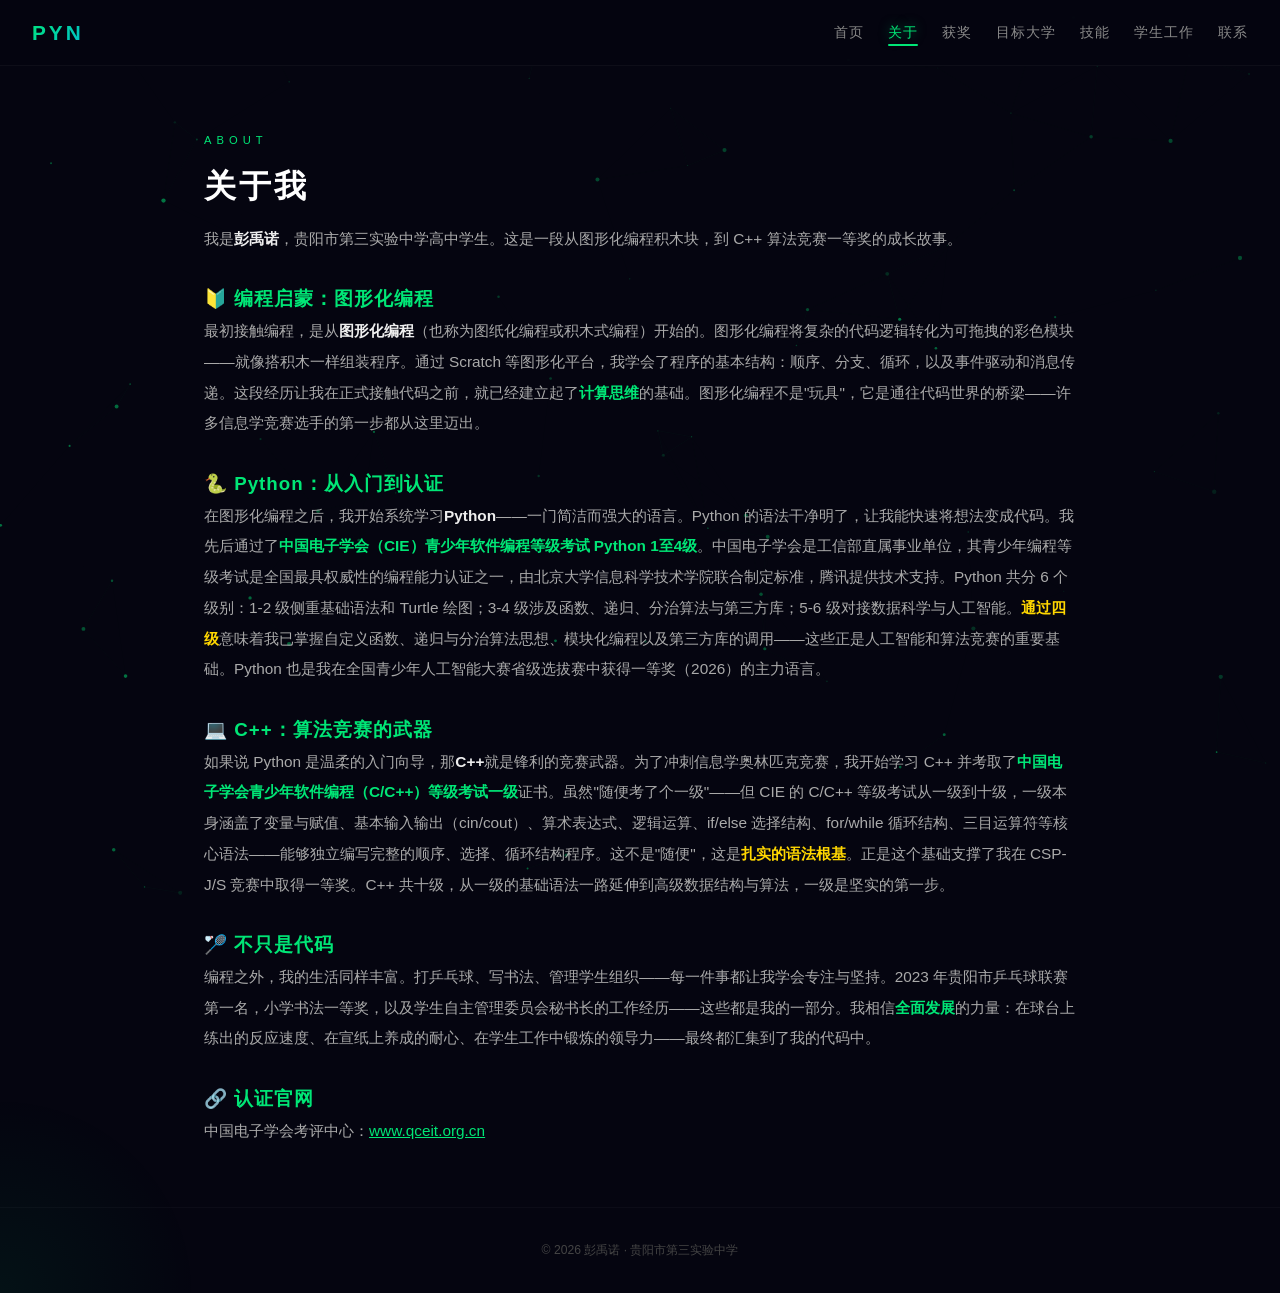
==== about.html @ 94186592 "🚀 全面升级：粒子背景+鼠标光晕+3D倾斜卡片+故障标题+涟漪点击+渐变边框+滚动动画" ====
<!DOCTYPE html>
<html lang="zh-CN">
<head><meta charset="UTF-8"><meta name="viewport" content="width=device-width,initial-scale=1.0">
<title>关于 — 彭禹诺</title><link rel="stylesheet" href="style.css">
</head>
<body>
<nav class="nav">
    <div class="logo">PYN</div>
    <ul class="nav-links">
        <li><a href="index.html">首页</a></li><li><a href="about.html" class="active">关于</a></li><li><a href="awards.html">获奖</a></li><li><a href="goals.html">目标大学</a></li><li><a href="skills.html">技能</a></li><li><a href="role.html">学生工作</a></li><li><a href="contact.html">联系</a></li>
    </ul>
</nav>
<div class="page"><div class="container">
    <div class="sec-tag">ABOUT</div>
    <h2 class="sec-title">关于我</h2>

    <p class="sec-text">
        我是<strong style="color:#eee;">彭禹诺</strong>，贵阳市第三实验中学高中学生。这是一段从图形化编程积木块，到 C++ 算法竞赛一等奖的成长故事。
    </p>

    <h3 style="color:#00e676;margin-top:28px;letter-spacing:1px;">🔰 编程启蒙：图形化编程</h3>
    <p class="sec-text">
        最初接触编程，是从<strong style="color:#eee;">图形化编程</strong>（也称为图纸化编程或积木式编程）开始的。图形化编程将复杂的代码逻辑转化为可拖拽的彩色模块——就像搭积木一样组装程序。通过 Scratch 等图形化平台，我学会了程序的基本结构：顺序、分支、循环，以及事件驱动和消息传递。这段经历让我在正式接触代码之前，就已经建立起了<strong style="color:#00e676;">计算思维</strong>的基础。图形化编程不是"玩具"，它是通往代码世界的桥梁——许多信息学竞赛选手的第一步都从这里迈出。
    </p>

    <h3 style="color:#00e676;margin-top:28px;letter-spacing:1px;">🐍 Python：从入门到认证</h3>
    <p class="sec-text">
        在图形化编程之后，我开始系统学习<strong style="color:#eee;">Python</strong>——一门简洁而强大的语言。Python 的语法干净明了，让我能快速将想法变成代码。我先后通过了<strong style="color:#00e676;">中国电子学会（CIE）青少年软件编程等级考试 Python 1至4级</strong>。中国电子学会是工信部直属事业单位，其青少年编程等级考试是全国最具权威性的编程能力认证之一，由北京大学信息科学技术学院联合制定标准，腾讯提供技术支持。Python 共分 6 个级别：1-2 级侧重基础语法和 Turtle 绘图；3-4 级涉及函数、递归、分治算法与第三方库；5-6 级对接数据科学与人工智能。<strong style="color:#ffd700;">通过四级</strong>意味着我已掌握自定义函数、递归与分治算法思想、模块化编程以及第三方库的调用——这些正是人工智能和算法竞赛的重要基础。Python 也是我在全国青少年人工智能大赛省级选拔赛中获得一等奖（2026）的主力语言。
    </p>

    <h3 style="color:#00e676;margin-top:28px;letter-spacing:1px;">💻 C++：算法竞赛的武器</h3>
    <p class="sec-text">
        如果说 Python 是温柔的入门向导，那<strong style="color:#eee;">C++</strong>就是锋利的竞赛武器。为了冲刺信息学奥林匹克竞赛，我开始学习 C++ 并考取了<strong style="color:#00e676;">中国电子学会青少年软件编程（C/C++）等级考试一级</strong>证书。虽然"随便考了个一级"——但 CIE 的 C/C++ 等级考试从一级到十级，一级本身涵盖了变量与赋值、基本输入输出（cin/cout）、算术表达式、逻辑运算、if/else 选择结构、for/while 循环结构、三目运算符等核心语法——能够独立编写完整的顺序、选择、循环结构程序。这不是"随便"，这是<strong style="color:#ffd700;">扎实的语法根基</strong>。正是这个基础支撑了我在 CSP-J/S 竞赛中取得一等奖。C++ 共十级，从一级的基础语法一路延伸到高级数据结构与算法，一级是坚实的第一步。
    </p>

    <h3 style="color:#00e676;margin-top:28px;letter-spacing:1px;">🏸 不只是代码</h3>
    <p class="sec-text">
        编程之外，我的生活同样丰富。打乒乓球、写书法、管理学生组织——每一件事都让我学会专注与坚持。2023 年贵阳市乒乓球联赛第一名，小学书法一等奖，以及学生自主管理委员会秘书长的工作经历——这些都是我的一部分。我相信<strong style="color:#00e676;">全面发展</strong>的力量：在球台上练出的反应速度、在宣纸上养成的耐心、在学生工作中锻炼的领导力——最终都汇集到了我的代码中。
    </p>

    <h3 style="color:#00e676;margin-top:28px;letter-spacing:1px;">🔗 认证官网</h3>
    <p class="sec-text">
        中国电子学会考评中心：<a href="https://www.qceit.org.cn" target="_blank" style="color:#00e676;text-decoration:underline;">www.qceit.org.cn</a>
    </p>
</div></div>
<footer class="ft"><p>© 2026 彭禹诺 · 贵阳市第三实验中学</p></footer>
<script src="app.js"></script>
<script>window.addEventListener('scroll',function(){document.getElementById('nav').classList.toggle('scrolled',window.scrollY>60)});</script>
</body>
</html>
---- style.css ----
/* ===== Reset & Base ===== */
*,*::before,*::after{box-sizing:border-box;margin:0;padding:0}
html{scroll-behavior:smooth}
body{font-family:"PingFang SC","Microsoft YaHei","Noto Sans SC",sans-serif;background:#050510;color:#c8c8d0;line-height:1.8;overflow-x:hidden;cursor:default}
a{color:inherit;text-decoration:none}
::selection{background:rgba(0,230,118,.3);color:#fff}
::-webkit-scrollbar{width:5px}
::-webkit-scrollbar-track{background:#050510}
::-webkit-scrollbar-thumb{background:#1a1a30;border-radius:3px}
::-webkit-scrollbar-thumb:hover{background:#00e676}

/* ===== Particle Canvas ===== */
#bgCanvas{position:fixed;top:0;left:0;width:100%;height:100%;z-index:0;pointer-events:none}

/* ===== Mouse Glow ===== */
.mouse-glow{position:fixed;width:400px;height:400px;border-radius:50%;background:radial-gradient(circle,rgba(0,230,118,.06) 0%,transparent 70%);pointer-events:none;z-index:0;transform:translate(-50%,-50%);transition:opacity .5s}

/* ===== Nav ===== */
.nav{position:fixed;top:0;left:0;right:0;z-index:100;padding:14px 32px;display:flex;justify-content:space-between;align-items:center;background:rgba(5,5,16,.9);backdrop-filter:blur(24px);-webkit-backdrop-filter:blur(24px);border-bottom:1px solid rgba(255,255,255,.04);transition:all .4s}
.nav.scrolled{box-shadow:0 4px 32px rgba(0,230,118,.08)}
.nav .logo{font-size:1.3rem;font-weight:900;letter-spacing:3px;background:linear-gradient(135deg,#00e676,#00bcd4);-webkit-background-clip:text;-webkit-text-fill-color:transparent;animation:logoPulse 3s ease-in-out infinite}
@keyframes logoPulse{0%,100%{filter:brightness(1)}50%{filter:brightness(1.5)}}
.nav-links{display:flex;gap:24px;list-style:none}
.nav-links a{color:#888;font-size:.85rem;letter-spacing:1px;transition:all .3s;position:relative;padding:4px 0}
.nav-links a::after{content:"";position:absolute;bottom:-2px;left:0;width:0;height:2px;background:#00e676;border-radius:1px;transition:width .3s}
.nav-links a:hover,.nav-links a.active{color:#00e676;text-shadow:0 0 12px rgba(0,230,118,.5)}
.nav-links a:hover::after,.nav-links a.active::after{width:100%}

/* ===== Page ===== */
.page{padding-top:70px;flex:1;position:relative;z-index:1}
.container{max-width:920px;margin:0 auto;padding:60px 24px;position:relative;z-index:1}

/* ===== Typography ===== */
.sec-tag{font-size:.7rem;letter-spacing:5px;color:#00e676;margin-bottom:8px;text-transform:uppercase;animation:fadeInUp .6s ease}
.sec-title{font-size:2rem;font-weight:900;letter-spacing:3px;margin-bottom:8px;color:#fff;background:linear-gradient(135deg,#fff 40%,#00e676);-webkit-background-clip:text;-webkit-text-fill-color:transparent;animation:fadeInUp .8s ease}
.sec-sub{font-size:.9rem;color:#555;margin-bottom:32px;animation:fadeInUp 1s ease}
.sec-text{color:#aaa;font-size:.96rem;line-height:2}

@keyframes fadeInUp{from{opacity:0;transform:translateY(24px)}to{opacity:1;transform:translateY(0)}}
@keyframes fadeIn{from{opacity:0}to{opacity:1}}
@keyframes glitch{0%,100%{text-shadow:0 0 0 transparent}2%{text-shadow:2px 0 #00e676,-2px 0 #00bcd4}4%{text-shadow:-2px 0 #00e676,2px 0 #00bcd4}6%{text-shadow:0 0 0 transparent}}

/* ===== Glitch Title ===== */
.glitch-text{position:relative;animation:glitch 5s infinite}
.glitch-text::before,.glitch-text::after{content:attr(data-text);position:absolute;top:0;left:0;width:100%;height:100%;opacity:0}
.glitch-text::before{color:#00e676;animation:glitchBefore 5s infinite;clip-path:inset(0 0 60% 0)}
.glitch-text::after{color:#00bcd4;animation:glitchAfter 5s infinite;clip-path:inset(60% 0 0 0)}
@keyframes glitchBefore{0%,99%{opacity:0}2%{opacity:.5;transform:translate(-2px,0)}4%{opacity:0}}
@keyframes glitchAfter{0%,99%{opacity:0}3%{opacity:.5;transform:translate(2px,0)}5%{opacity:0}}

/* ===== Hero ===== */
.hero-full{min-height:calc(100vh - 70px);display:flex;flex-direction:column;align-items:center;justify-content:center;text-align:center;padding:20px;position:relative;z-index:1}
.hero-full .badge{padding:6px 20px;border:1px solid rgba(0,230,118,.25);border-radius:24px;font-size:.78rem;color:#00e676;letter-spacing:3px;margin-bottom:24px;background:rgba(0,230,118,.04);animation:fadeIn 1s ease}
.hero-full h1{font-size:4rem;font-weight:900;letter-spacing:6px;background:linear-gradient(135deg,#fff 20%,#00e676,#00bcd4);-webkit-background-clip:text;-webkit-text-fill-color:transparent;margin-bottom:12px;animation:fadeInUp .8s ease;position:relative}
.hero-full .sub{font-size:1.15rem;color:#555;letter-spacing:3px;margin-bottom:32px;animation:fadeInUp 1s ease}
.hero-full .tags{display:flex;flex-wrap:wrap;gap:10px;justify-content:center;animation:fadeInUp 1.2s ease}
.hero-full .tags span{padding:8px 18px;background:rgba(255,255,255,.02);border:1px solid rgba(255,255,255,.08);border-radius:20px;font-size:.8rem;color:#999;transition:all .4s}
.hero-full .tags span:hover{border-color:#00e676;color:#00e676;background:rgba(0,230,118,.06);transform:translateY(-2px);box-shadow:0 8px 24px rgba(0,230,118,.1)}

/* ===== 3D Tilt Cards ===== */
.grid{display:grid;grid-template-columns:repeat(auto-fit,minmax(260px,1fr));gap:20px;margin-top:20px}
.card{background:rgba(255,255,255,.015);border:1px solid rgba(255,255,255,.05);border-radius:18px;padding:26px 22px;transition:all .5s;cursor:pointer;position:relative;overflow:hidden;transform-style:preserve-3d;perspective:1000px}
.card:hover{transform:translateY(-6px) scale(1.02);border-color:rgba(0,230,118,.25);box-shadow:0 20px 60px rgba(0,0,0,.5),0 0 40px rgba(0,230,118,.06);z-index:10}
.card::before{content:"";position:absolute;top:-50%;left:-50%;width:200%;height:200%;background:conic-gradient(transparent,transparent,transparent,rgba(0,230,118,.1),transparent,transparent,transparent);animation:cardSpin 4s linear infinite;opacity:0;transition:opacity .5s}
.card:hover::before{opacity:1}
@keyframes cardSpin{100%{transform:rotate(360deg)}}
.card .card-inner{position:relative;z-index:1}
.card .card-icon{font-size:2.4rem;margin-bottom:12px;transition:all .5s}
.card:hover .card-icon{transform:scale(1.2)}
.card h4{font-size:1.05rem;color:#eee;margin-bottom:6px;transition:all .3s}
.card:hover h4{color:#00e676}
.card .card-hint{font-size:.74rem;color:#555;margin-top:8px;transition:all .3s}
.card:hover .card-hint{color:#00e676}
.card .card-extra{max-height:0;overflow:hidden;transition:max-height .5s ease,margin .4s,opacity .4s;opacity:0;font-size:.85rem;color:#999;line-height:2}
.card .card-extra.show{max-height:500px;opacity:1;margin-top:14px;padding-top:14px;border-top:1px solid rgba(255,255,255,.06)}

/* ===== Accordion ===== */
.accordion{margin-top:12px}
.acc-header{width:100%;display:flex;align-items:center;justify-content:space-between;padding:18px 24px;background:rgba(255,255,255,.015);border:1px solid rgba(255,255,255,.05);border-radius:14px;cursor:pointer;font-size:1.05rem;color:#ccc;letter-spacing:1px;transition:all .4s;text-align:left;font-family:inherit;position:relative;overflow:hidden}
.acc-header:hover{background:rgba(0,230,118,.04);border-color:rgba(0,230,118,.2);transform:translateX(4px)}
.acc-header .aicon{margin-right:12px;font-size:1.3rem;transition:transform .4s}
.acc-header:hover .aicon{transform:scale(1.2)}
.acc-header .aarrow{transition:transform .4s;font-size:.8rem;color:#555}
.acc-header.open .aarrow{transform:rotate(180deg);color:#00e676}
.acc-header.open{border-color:rgba(0,230,118,.25);background:rgba(0,230,118,.04);border-radius:14px 14px 0 0;box-shadow:0 0 30px rgba(0,230,118,.06)}
.acc-body{max-height:0;overflow:hidden;transition:max-height .6s ease,padding .4s;background:rgba(255,255,255,.01);border:1px solid transparent;border-top:none;border-radius:0 0 14px 14px}
.acc-body.expanded{max-height:3000px;border-color:rgba(0,230,118,.15);padding:18px 24px}
.acc-body table{width:100%;border-collapse:collapse}
.acc-body th{text-align:left;padding:10px 12px;color:#00e676;font-size:.78rem;letter-spacing:2px;border-bottom:1px solid rgba(255,255,255,.06)}
.acc-body td{padding:10px 12px;font-size:.9rem;color:#bbb;border-bottom:1px solid rgba(255,255,255,.02);transition:all .3s}
.acc-body tr:hover td{background:rgba(0,230,118,.03);color:#fff}
.gold{color:#ffd700!important;font-weight:700}
.silver{color:#b0bec5!important;font-weight:700}
.bronze{color:#ff8a65!important;font-weight:700}
.detail-link{color:#00e676;cursor:pointer;font-size:.8rem;transition:all .3s;position:relative}
.detail-link::after{content:"";position:absolute;bottom:-1px;left:0;width:0;height:1px;background:#00e676;transition:width .3s}
.detail-link:hover::after{width:100%}
.detail-link:hover{text-shadow:0 0 8px rgba(0,230,118,.3)}

/* ===== University Cards ===== */
.uni-card{background:rgba(255,255,255,.012);border:1px solid rgba(255,255,255,.04);border-radius:20px;overflow:hidden;transition:all .5s;cursor:pointer;position:relative;transform-style:preserve-3d;perspective:1000px}
.uni-card:hover{transform:translateY(-8px) scale(1.03);box-shadow:0 24px 72px rgba(0,0,0,.5);z-index:10}
.uni-card .uni-img{width:100%;height:160px;object-fit:cover;display:block;transition:filter .5s}
.uni-card:hover .uni-img{filter:brightness(1.1)}
.uni-card .uni-body{padding:20px 24px;position:relative;z-index:1}
.uni-card .uni-rank{display:inline-block;padding:4px 14px;border-radius:14px;font-size:.72rem;font-weight:700;letter-spacing:2px;margin-bottom:10px;transition:all .4s}
.uni-card:hover .uni-rank{transform:scale(1.05)}
.uni-card .uni-rank.g1{background:rgba(255,215,0,.12);color:#ffd700;border:1px solid rgba(255,215,0,.2)}
.uni-card .uni-rank.g2{background:rgba(0,230,118,.1);color:#00e676;border:1px solid rgba(0,230,118,.18)}
.uni-card .uni-rank.g3{background:rgba(0,188,212,.1);color:#00bcd4;border:1px solid rgba(0,188,212,.18)}
.uni-card h3{font-size:1.3rem;color:#fff;margin-bottom:4px;transition:all .3s}
.uni-card:hover h3{text-shadow:0 0 20px rgba(255,255,255,.2)}
.uni-card .uni-en{font-size:.78rem;color:#555;margin-bottom:12px}
.uni-card .uni-stats{display:flex;gap:16px;margin-bottom:10px;flex-wrap:wrap}
.uni-card .uni-stat{text-align:center;transition:all .4s}
.uni-card:hover .uni-stat .n{color:#fff}
.uni-card .uni-stat .n{font-size:1.2rem;font-weight:900;color:#00e676;transition:all .4s}
.uni-card .uni-stat .l{font-size:.65rem;color:#666}
.uni-card .uni-extra{max-height:0;overflow:hidden;transition:max-height .6s ease;font-size:.83rem;color:#999;line-height:2}
.uni-card .uni-extra.show{max-height:2000px;margin-top:14px;padding-top:14px;border-top:1px solid rgba(255,255,255,.05)}
.uni-card .uni-extra table{width:100%;border-collapse:collapse;margin:8px 0}
.uni-card .uni-extra td,.uni-card .uni-extra th{padding:6px 10px;font-size:.75rem;border-bottom:1px solid rgba(255,255,255,.03);text-align:center}
.uni-card .uni-extra th{color:#00e676}
.uni-card .uni-extra a{color:#00e676;text-decoration:underline;transition:all .3s}
.uni-card .uni-extra a:hover{text-shadow:0 0 8px rgba(0,230,118,.5)}

/* ===== Skill Bars ===== */
.bar-wrap{margin-bottom:20px}
.bar-wrap .bar-label{display:flex;justify-content:space-between;margin-bottom:8px;font-size:.88rem;color:#aaa}
.bar-wrap .bar-bg{height:6px;background:rgba(255,255,255,.04);border-radius:4px;overflow:hidden;position:relative}
.bar-wrap .bar-fill{height:100%;border-radius:4px;background:linear-gradient(90deg,#00e676,#00bcd4);width:0;transition:width 1.5s cubic-bezier(.25,.1,.25,1);position:relative}
.bar-wrap .bar-fill::after{content:"";position:absolute;right:0;top:0;width:20px;height:100%;background:#fff;border-radius:4px;opacity:.3;animation:barShine 2s infinite}
@keyframes barShine{0%,100%{opacity:.1}50%{opacity:.5}}

/* ===== Contact ===== */
.contact-row{display:flex;flex-wrap:wrap;gap:14px;margin-top:24px}
.contact-btn{display:inline-block;padding:12px 24px;border:1px solid rgba(255,255,255,.1);border-radius:28px;color:#aaa;font-size:.88rem;transition:all .4s;position:relative;overflow:hidden}
.contact-btn::before{content:"";position:absolute;top:50%;left:50%;width:0;height:0;background:rgba(0,230,118,.1);border-radius:50%;transform:translate(-50%,-50%);transition:width .6s,height .6s}
.contact-btn:hover::before{width:300px;height:300px}
.contact-btn:hover{border-color:#00e676;color:#00e676;text-shadow:0 0 12px rgba(0,230,118,.4);box-shadow:0 0 30px rgba(0,230,118,.1)}

/* ===== Modal ===== */
.modal-overlay{position:fixed;top:0;left:0;width:100%;height:100%;background:rgba(0,0,0,.82);z-index:999;display:flex;align-items:center;justify-content:center;opacity:0;pointer-events:none;transition:opacity .35s;backdrop-filter:blur(6px)}
.modal-overlay.active{opacity:1;pointer-events:auto}
.modal{background:linear-gradient(135deg,#12122a,#0d0d22);border:1px solid rgba(0,230,118,.15);border-radius:20px;padding:36px 32px;max-width:640px;width:94%;max-height:84vh;overflow-y:auto;transform:translateY(30px) scale(.95);transition:transform .4s cubic-bezier(.175,.885,.32,1.275);box-shadow:0 24px 80px rgba(0,0,0,.6),0 0 60px rgba(0,230,118,.06)}
.modal-overlay.active .modal{transform:translateY(0) scale(1)}
.modal h3{font-size:1.3rem;color:#fff;margin-bottom:6px}
.modal .m-tag{font-size:.78rem;color:#00e676;letter-spacing:3px}
.modal .m-body{margin-top:20px;color:#bbb;font-size:.92rem;line-height:2.1}
.modal .m-body a{color:#00e676;text-decoration:underline}
.modal .m-body ul{padding-left:20px;margin:10px 0}
.modal .m-body li{margin-bottom:5px}
.modal .close-btn{float:right;background:none;border:1px solid rgba(255,255,255,.2);color:#aaa;width:40px;height:40px;border-radius:50%;cursor:pointer;font-size:1.1rem;transition:all .3s;display:flex;align-items:center;justify-content:center}
.modal .close-btn:hover{border-color:#00e676;color:#00e676;box-shadow:0 0 16px rgba(0,230,118,.2);transform:rotate(90deg)}

/* ===== Footer ===== */
.ft{text-align:center;padding:32px 20px;color:#444;font-size:.76rem;border-top:1px solid rgba(255,255,255,.03);position:relative;z-index:1}

/* ===== Scroll Reveal ===== */
.reveal{opacity:0;transform:translateY(30px);transition:opacity .8s ease,transform .8s ease}
.reveal.visible{opacity:1;transform:translateY(0)}

@media(max-width:600px){
    .nav{padding:10px 14px}.nav-links{gap:8px;flex-wrap:wrap}.nav-links a{font-size:.7rem}
    .container{padding:40px 14px}.hero-full h1{font-size:2.4rem;letter-spacing:3px}
    .sec-title{font-size:1.5rem}.grid{grid-template-columns:1fr}
}
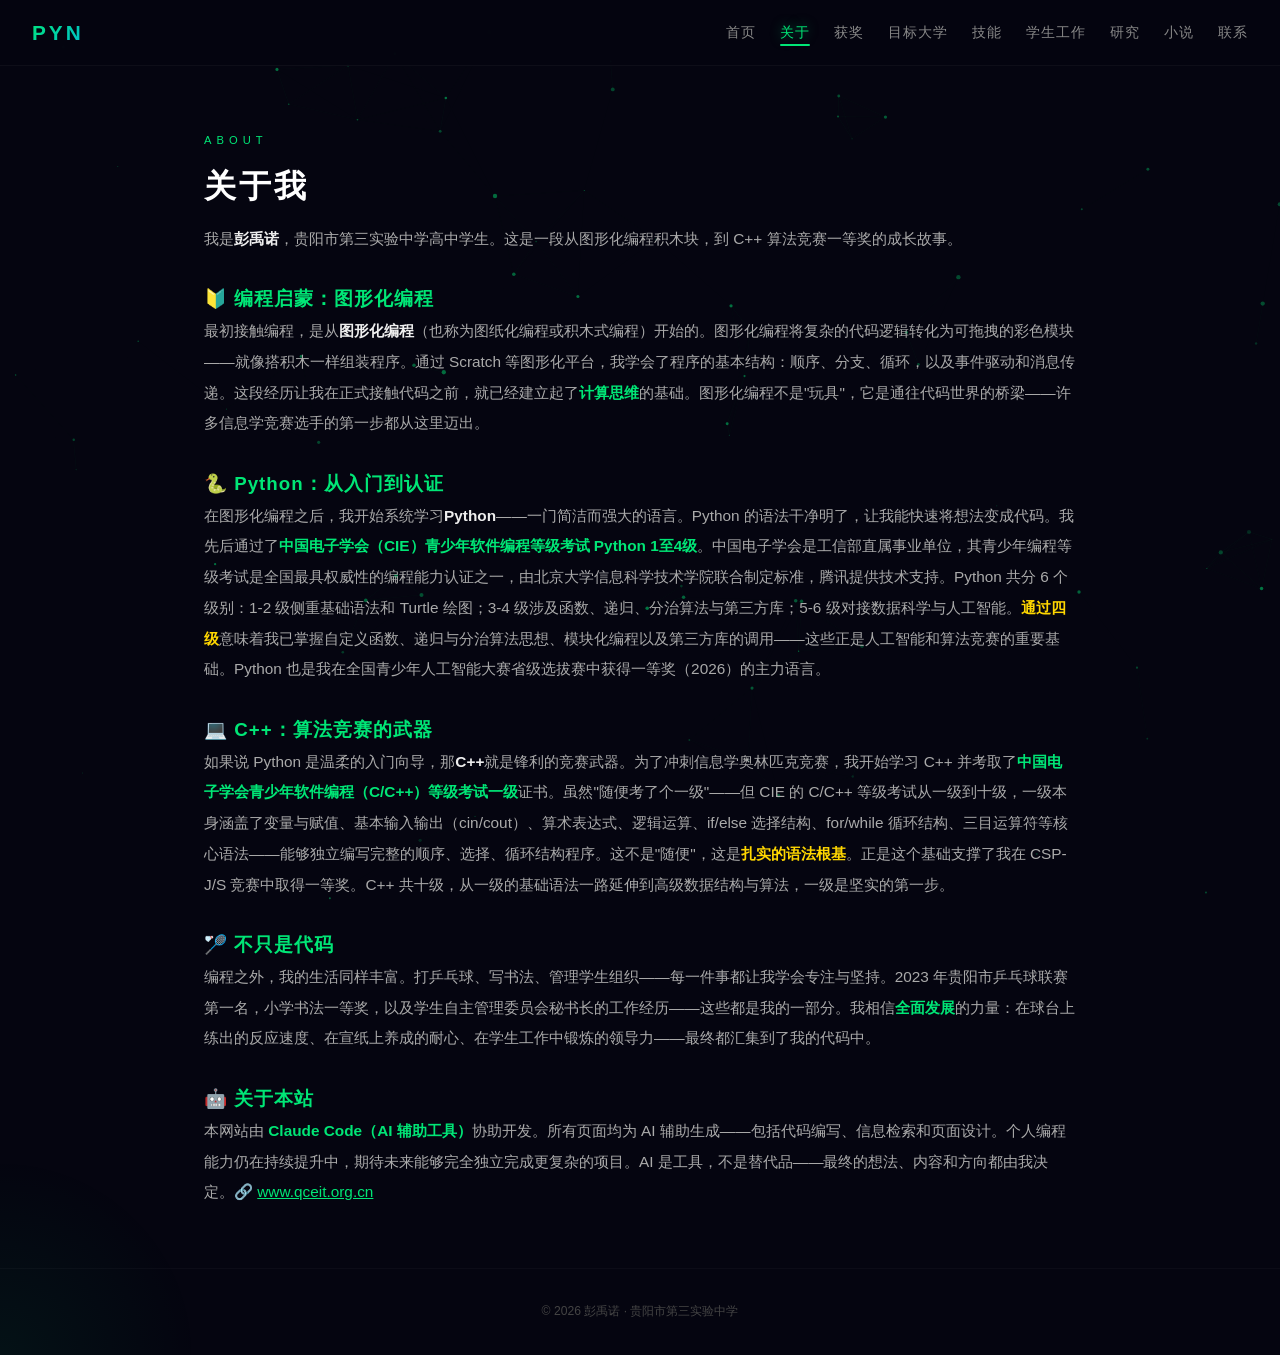
==== commit ca8441fd: "🏛️ 大学分页+研究性学习+小说栏+QQ+AI声明+修CSP-S2025" ====
--- a/about.html
+++ b/about.html
@@ -7,7 +7,9 @@
 <nav class="nav">
     <div class="logo">PYN</div>
     <ul class="nav-links">
-        <li><a href="index.html">首页</a></li><li><a href="about.html" class="active">关于</a></li><li><a href="awards.html">获奖</a></li><li><a href="goals.html">目标大学</a></li><li><a href="skills.html">技能</a></li><li><a href="role.html">学生工作</a></li><li><a href="contact.html">联系</a></li>
+        <li><a href="index.html">首页</a></li><li><a href="about.html" class="active">关于</a></li><li><a href="awards.html">获奖</a></li><li><a href="goals.html">目标大学</a></li><li><a href="skills.html">技能</a></li><li><a href="role.html">学生工作</a></li><li><a href="research.html">研究</a></li>
+<li><a href="novel.html">小说</a></li>
+<li><a href="contact.html">联系</a></li>
     </ul>
 </nav>
 <div class="page"><div class="container">
@@ -38,9 +40,9 @@
         编程之外，我的生活同样丰富。打乒乓球、写书法、管理学生组织——每一件事都让我学会专注与坚持。2023 年贵阳市乒乓球联赛第一名，小学书法一等奖，以及学生自主管理委员会秘书长的工作经历——这些都是我的一部分。我相信<strong style="color:#00e676;">全面发展</strong>的力量：在球台上练出的反应速度、在宣纸上养成的耐心、在学生工作中锻炼的领导力——最终都汇集到了我的代码中。
     </p>
 
-    <h3 style="color:#00e676;margin-top:28px;letter-spacing:1px;">🔗 认证官网</h3>
+    <h3 style="color:#00e676;margin-top:28px;letter-spacing:1px;">🤖 关于本站</h3>
     <p class="sec-text">
-        中国电子学会考评中心：<a href="https://www.qceit.org.cn" target="_blank" style="color:#00e676;text-decoration:underline;">www.qceit.org.cn</a>
+        本网站由 <strong style="color:#00e676;">Claude Code（AI 辅助工具）</strong>协助开发。所有页面均为 AI 辅助生成——包括代码编写、信息检索和页面设计。个人编程能力仍在持续提升中，期待未来能够完全独立完成更复杂的项目。AI 是工具，不是替代品——最终的想法、内容和方向都由我决定。🔗 <a href="https://www.qceit.org.cn" target="_blank" style="color:#00e676;text-decoration:underline;">www.qceit.org.cn</a>
     </p>
 </div></div>
 <footer class="ft"><p>© 2026 彭禹诺 · 贵阳市第三实验中学</p></footer>
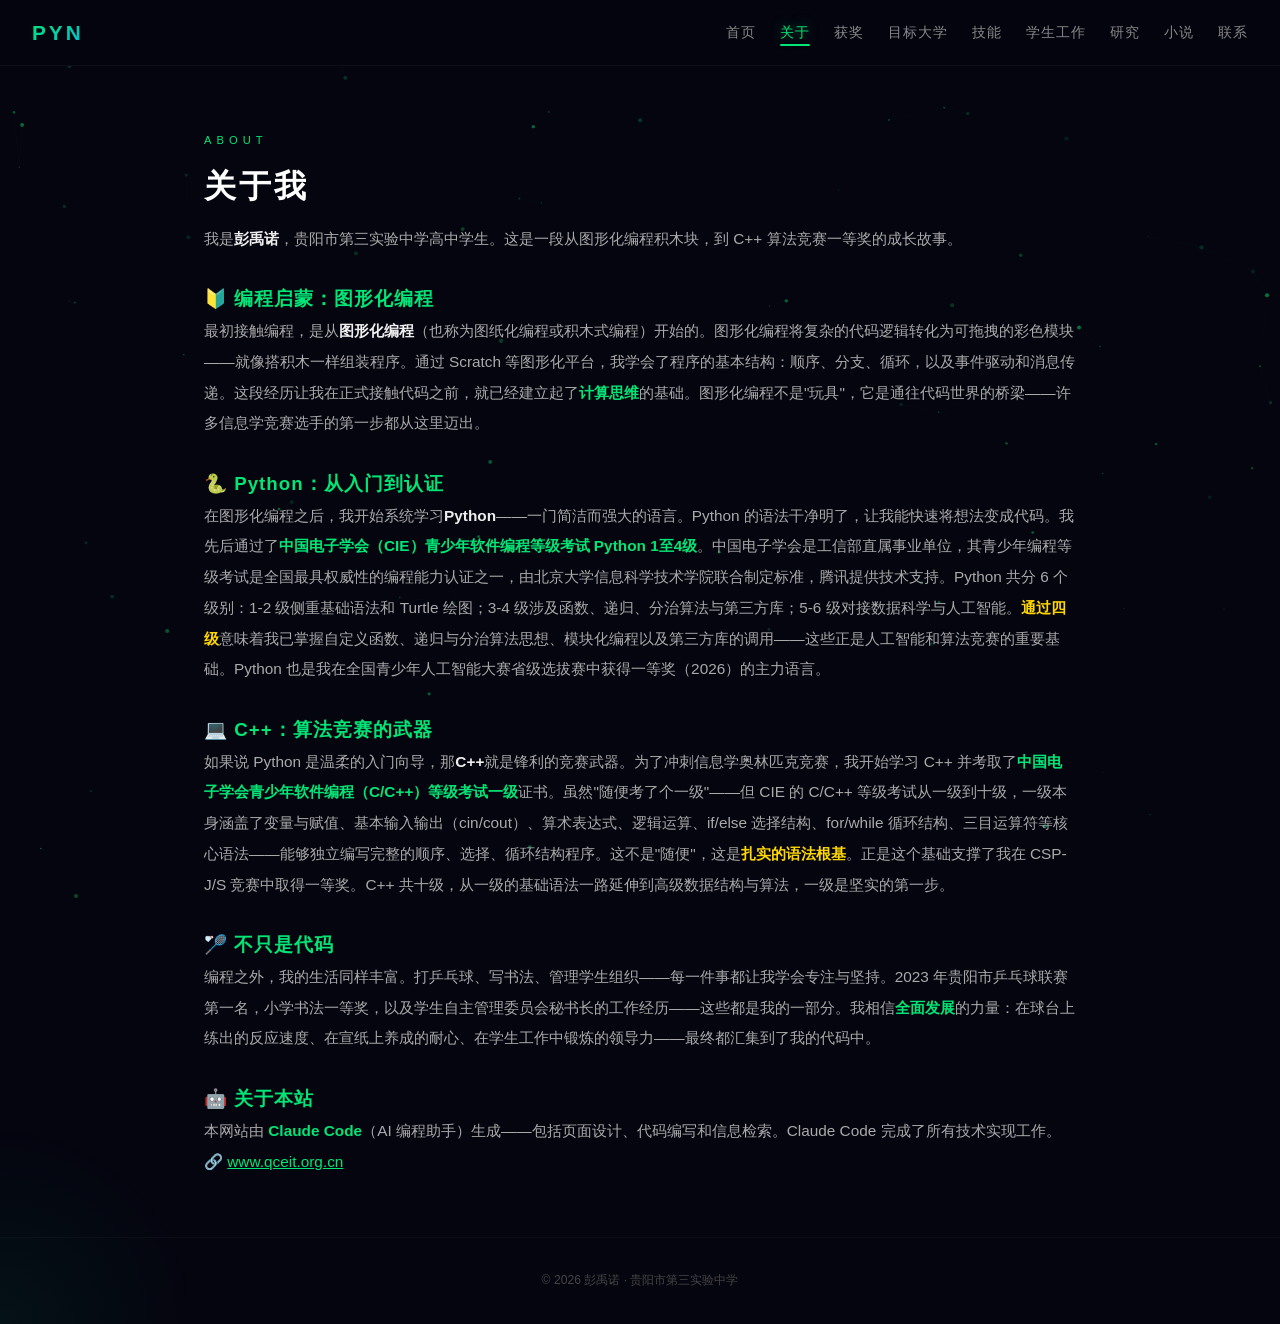
==== commit 077b4b05: "✅ 删手写代码表述+大学独立页加入导航+AI声明明确" ====
--- a/about.html
+++ b/about.html
@@ -42,7 +42,7 @@
 
     <h3 style="color:#00e676;margin-top:28px;letter-spacing:1px;">🤖 关于本站</h3>
     <p class="sec-text">
-        本网站由 <strong style="color:#00e676;">Claude Code（AI 辅助工具）</strong>协助开发。所有页面均为 AI 辅助生成——包括代码编写、信息检索和页面设计。个人编程能力仍在持续提升中，期待未来能够完全独立完成更复杂的项目。AI 是工具，不是替代品——最终的想法、内容和方向都由我决定。🔗 <a href="https://www.qceit.org.cn" target="_blank" style="color:#00e676;text-decoration:underline;">www.qceit.org.cn</a>
+        本网站由 <strong style="color:#00e676;">Claude Code</strong>（AI 编程助手）生成——包括页面设计、代码编写和信息检索。Claude Code 完成了所有技术实现工作。🔗 <a href="https://www.qceit.org.cn" target="_blank" style="color:#00e676;text-decoration:underline;">www.qceit.org.cn</a>
     </p>
 </div></div>
 <footer class="ft"><p>© 2026 彭禹诺 · 贵阳市第三实验中学</p></footer>
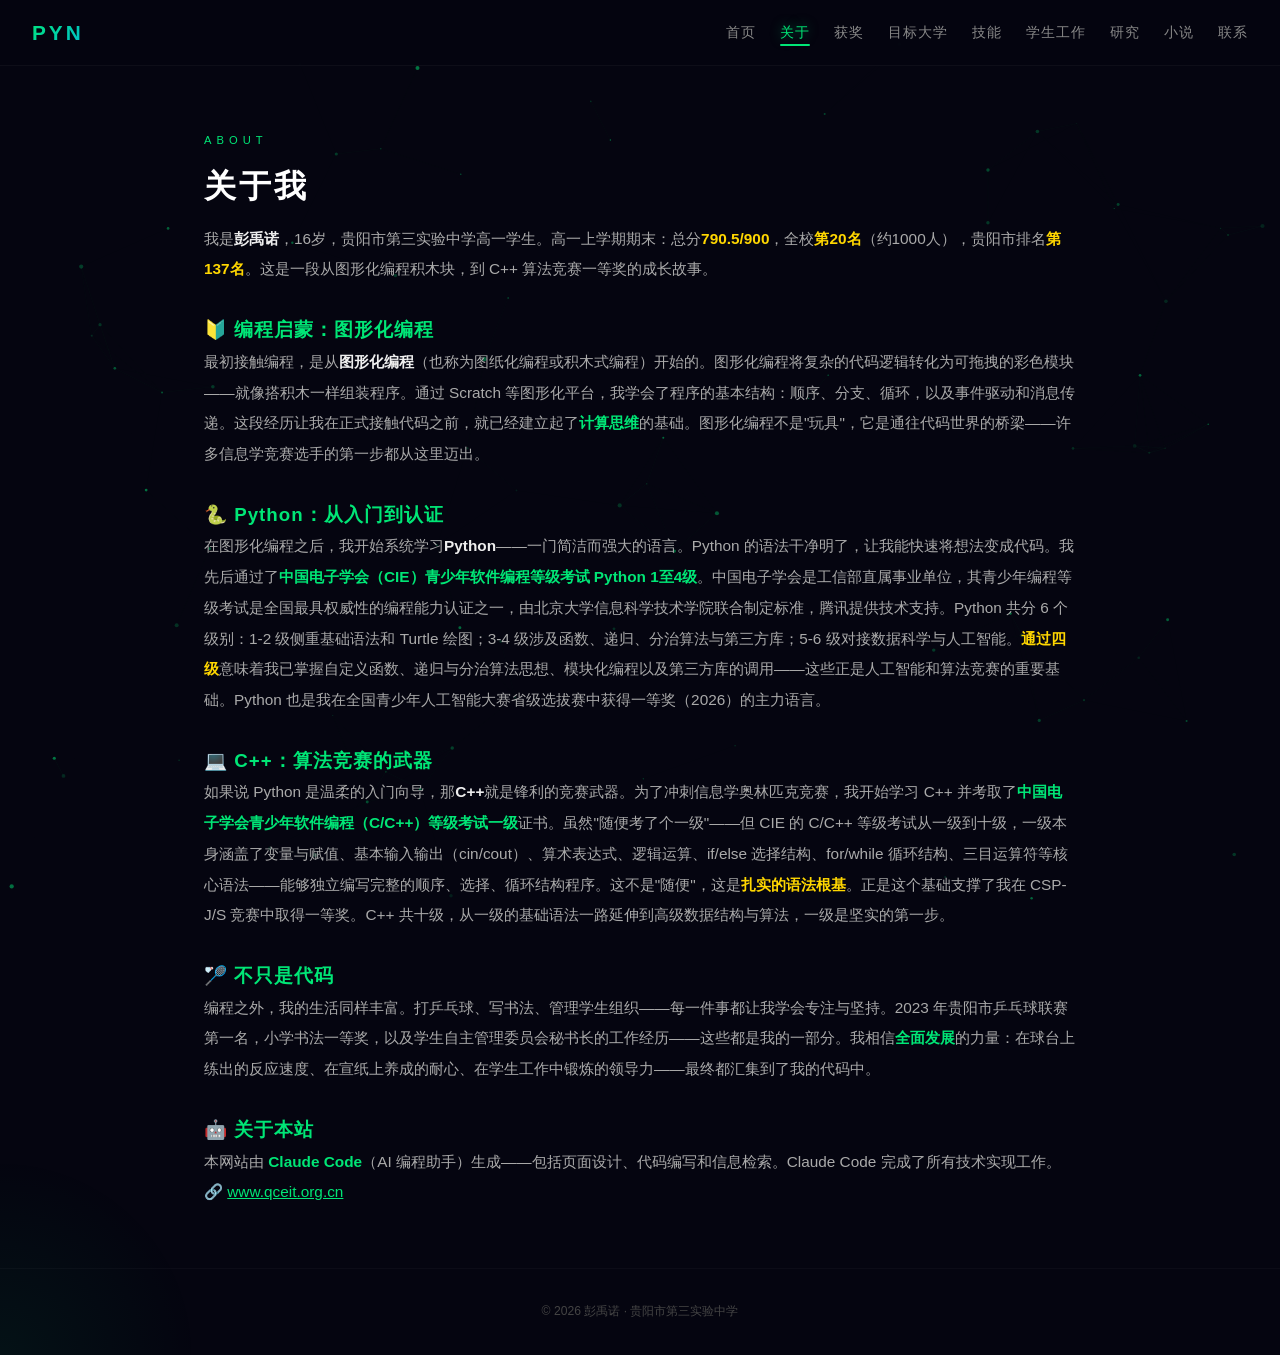
==== commit 4c3dc3b8: "📊 学业成绩：高一上790.5分 全校20/1000 全市137名" ====
--- a/about.html
+++ b/about.html
@@ -17,7 +17,7 @@
     <h2 class="sec-title">关于我</h2>
 
     <p class="sec-text">
-        我是<strong style="color:#eee;">彭禹诺</strong>，贵阳市第三实验中学高中学生。这是一段从图形化编程积木块，到 C++ 算法竞赛一等奖的成长故事。
+        我是<strong style="color:#eee;">彭禹诺</strong>，16岁，贵阳市第三实验中学高一学生。高一上学期期末：总分<strong style="color:#ffd700;">790.5/900</strong>，全校<strong style="color:#ffd700;">第20名</strong>（约1000人），贵阳市排名<strong style="color:#ffd700;">第137名</strong>。这是一段从图形化编程积木块，到 C++ 算法竞赛一等奖的成长故事。
     </p>
 
     <h3 style="color:#00e676;margin-top:28px;letter-spacing:1px;">🔰 编程启蒙：图形化编程</h3>
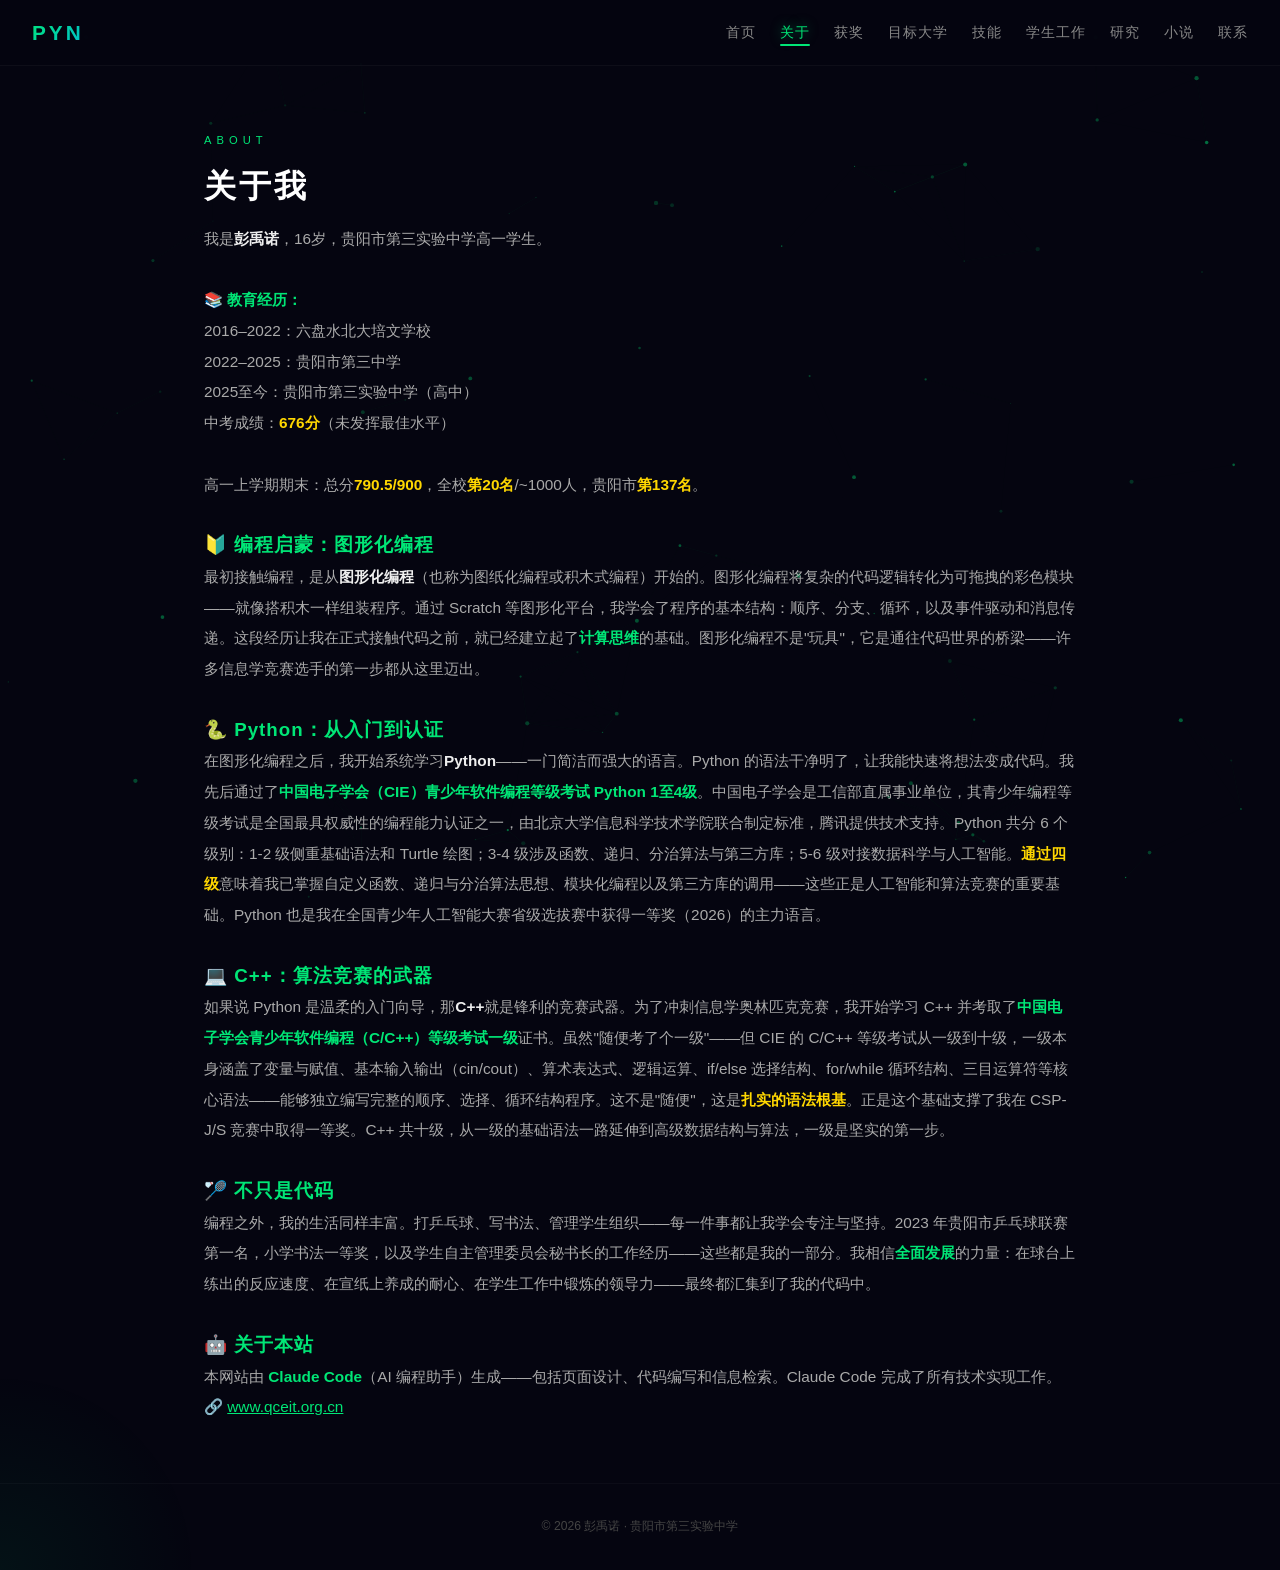
==== commit 57cba3f5: "📚 教育经历：2016培文→2022三中→2025实验三中+中考676+大学照片5张" ====
--- a/about.html
+++ b/about.html
@@ -17,7 +17,7 @@
     <h2 class="sec-title">关于我</h2>
 
     <p class="sec-text">
-        我是<strong style="color:#eee;">彭禹诺</strong>，16岁，贵阳市第三实验中学高一学生。高一上学期期末：总分<strong style="color:#ffd700;">790.5/900</strong>，全校<strong style="color:#ffd700;">第20名</strong>（约1000人），贵阳市排名<strong style="color:#ffd700;">第137名</strong>。这是一段从图形化编程积木块，到 C++ 算法竞赛一等奖的成长故事。
+        我是<strong style="color:#eee;">彭禹诺</strong>，16岁，贵阳市第三实验中学高一学生。<br><br><strong style="color:#00e676;">📚 教育经历：</strong><br>2016–2022：六盘水北大培文学校<br>2022–2025：贵阳市第三中学<br>2025至今：贵阳市第三实验中学（高中）<br>中考成绩：<strong style="color:#ffd700;">676分</strong>（未发挥最佳水平）<br><br>高一上学期期末：总分<strong style="color:#ffd700;">790.5/900</strong>，全校<strong style="color:#ffd700;">第20名</strong>/~1000人，贵阳市<strong style="color:#ffd700;">第137名</strong>。
     </p>
 
     <h3 style="color:#00e676;margin-top:28px;letter-spacing:1px;">🔰 编程启蒙：图形化编程</h3>
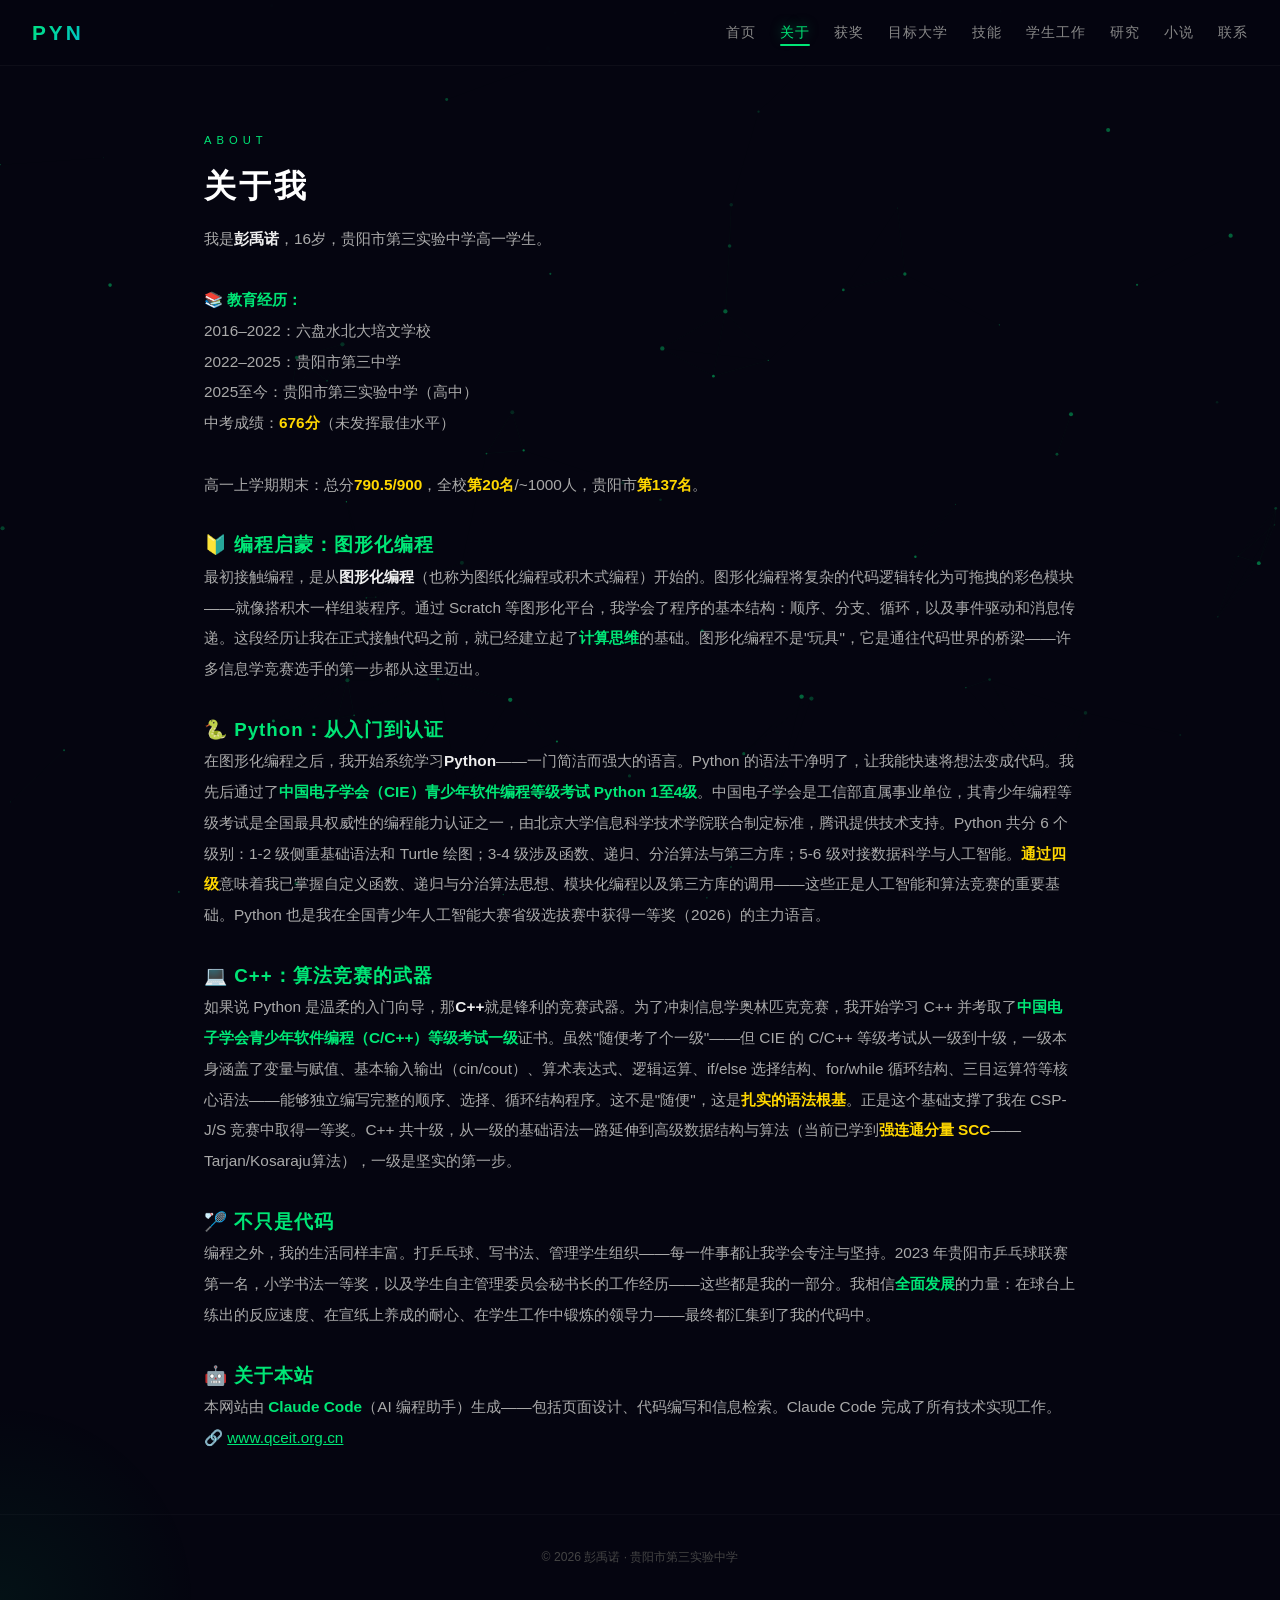
==== commit c7bd9fbd: "🦅 新增浙大+修校徽+SCC+四校CSS徽章" ====
--- a/about.html
+++ b/about.html
@@ -32,7 +32,7 @@
 
     <h3 style="color:#00e676;margin-top:28px;letter-spacing:1px;">💻 C++：算法竞赛的武器</h3>
     <p class="sec-text">
-        如果说 Python 是温柔的入门向导，那<strong style="color:#eee;">C++</strong>就是锋利的竞赛武器。为了冲刺信息学奥林匹克竞赛，我开始学习 C++ 并考取了<strong style="color:#00e676;">中国电子学会青少年软件编程（C/C++）等级考试一级</strong>证书。虽然"随便考了个一级"——但 CIE 的 C/C++ 等级考试从一级到十级，一级本身涵盖了变量与赋值、基本输入输出（cin/cout）、算术表达式、逻辑运算、if/else 选择结构、for/while 循环结构、三目运算符等核心语法——能够独立编写完整的顺序、选择、循环结构程序。这不是"随便"，这是<strong style="color:#ffd700;">扎实的语法根基</strong>。正是这个基础支撑了我在 CSP-J/S 竞赛中取得一等奖。C++ 共十级，从一级的基础语法一路延伸到高级数据结构与算法，一级是坚实的第一步。
+        如果说 Python 是温柔的入门向导，那<strong style="color:#eee;">C++</strong>就是锋利的竞赛武器。为了冲刺信息学奥林匹克竞赛，我开始学习 C++ 并考取了<strong style="color:#00e676;">中国电子学会青少年软件编程（C/C++）等级考试一级</strong>证书。虽然"随便考了个一级"——但 CIE 的 C/C++ 等级考试从一级到十级，一级本身涵盖了变量与赋值、基本输入输出（cin/cout）、算术表达式、逻辑运算、if/else 选择结构、for/while 循环结构、三目运算符等核心语法——能够独立编写完整的顺序、选择、循环结构程序。这不是"随便"，这是<strong style="color:#ffd700;">扎实的语法根基</strong>。正是这个基础支撑了我在 CSP-J/S 竞赛中取得一等奖。C++ 共十级，从一级的基础语法一路延伸到高级数据结构与算法（当前已学到<strong style="color:#ffd700;">强连通分量 SCC</strong>——Tarjan/Kosaraju算法），一级是坚实的第一步。
     </p>
 
     <h3 style="color:#00e676;margin-top:28px;letter-spacing:1px;">🏸 不只是代码</h3>
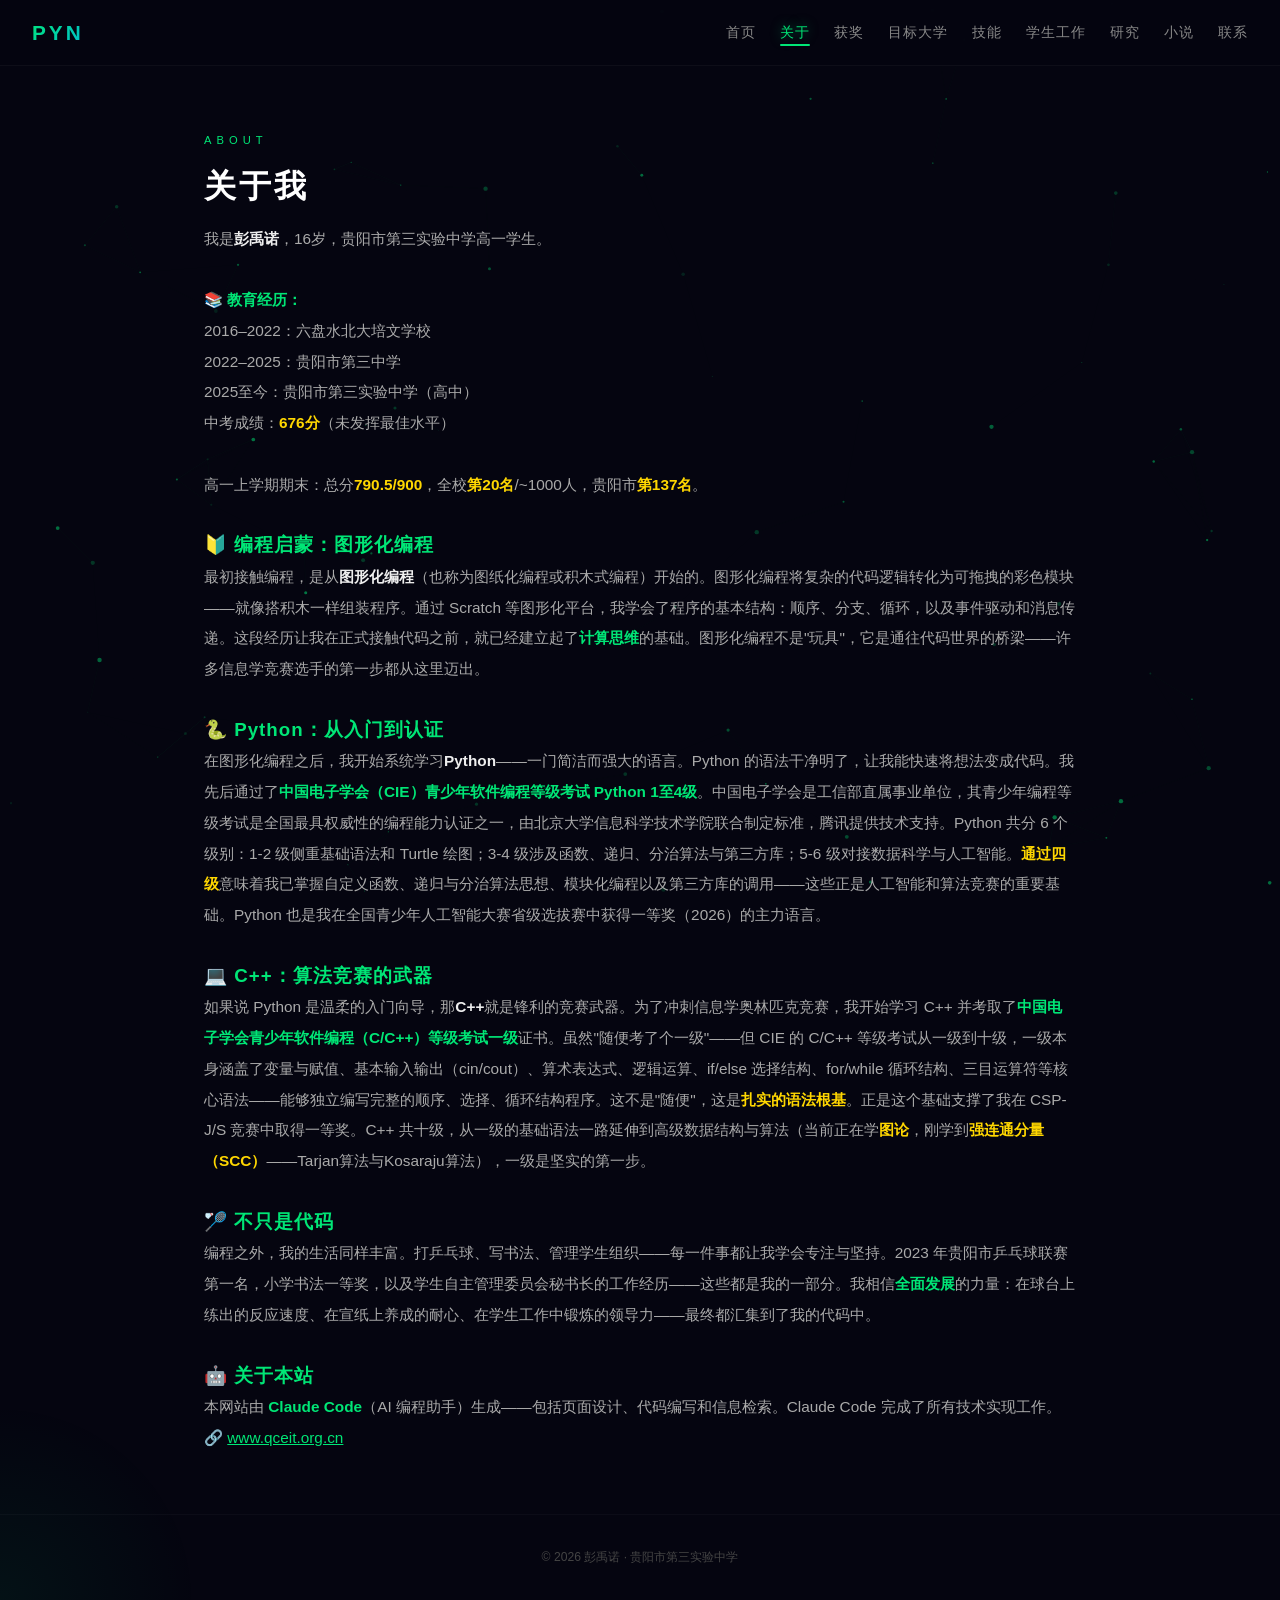
==== commit 747b38ed: "🔄 3浙大4港中文+小说→SCC学习笔记+C++图论修正" ====
--- a/about.html
+++ b/about.html
@@ -32,7 +32,7 @@
 
     <h3 style="color:#00e676;margin-top:28px;letter-spacing:1px;">💻 C++：算法竞赛的武器</h3>
     <p class="sec-text">
-        如果说 Python 是温柔的入门向导，那<strong style="color:#eee;">C++</strong>就是锋利的竞赛武器。为了冲刺信息学奥林匹克竞赛，我开始学习 C++ 并考取了<strong style="color:#00e676;">中国电子学会青少年软件编程（C/C++）等级考试一级</strong>证书。虽然"随便考了个一级"——但 CIE 的 C/C++ 等级考试从一级到十级，一级本身涵盖了变量与赋值、基本输入输出（cin/cout）、算术表达式、逻辑运算、if/else 选择结构、for/while 循环结构、三目运算符等核心语法——能够独立编写完整的顺序、选择、循环结构程序。这不是"随便"，这是<strong style="color:#ffd700;">扎实的语法根基</strong>。正是这个基础支撑了我在 CSP-J/S 竞赛中取得一等奖。C++ 共十级，从一级的基础语法一路延伸到高级数据结构与算法（当前已学到<strong style="color:#ffd700;">强连通分量 SCC</strong>——Tarjan/Kosaraju算法），一级是坚实的第一步。
+        如果说 Python 是温柔的入门向导，那<strong style="color:#eee;">C++</strong>就是锋利的竞赛武器。为了冲刺信息学奥林匹克竞赛，我开始学习 C++ 并考取了<strong style="color:#00e676;">中国电子学会青少年软件编程（C/C++）等级考试一级</strong>证书。虽然"随便考了个一级"——但 CIE 的 C/C++ 等级考试从一级到十级，一级本身涵盖了变量与赋值、基本输入输出（cin/cout）、算术表达式、逻辑运算、if/else 选择结构、for/while 循环结构、三目运算符等核心语法——能够独立编写完整的顺序、选择、循环结构程序。这不是"随便"，这是<strong style="color:#ffd700;">扎实的语法根基</strong>。正是这个基础支撑了我在 CSP-J/S 竞赛中取得一等奖。C++ 共十级，从一级的基础语法一路延伸到高级数据结构与算法（当前正在学<strong style="color:#ffd700;">图论</strong>，刚学到<strong style="color:#ffd700;">强连通分量（SCC）</strong>——Tarjan算法与Kosaraju算法），一级是坚实的第一步。
     </p>
 
     <h3 style="color:#00e676;margin-top:28px;letter-spacing:1px;">🏸 不只是代码</h3>
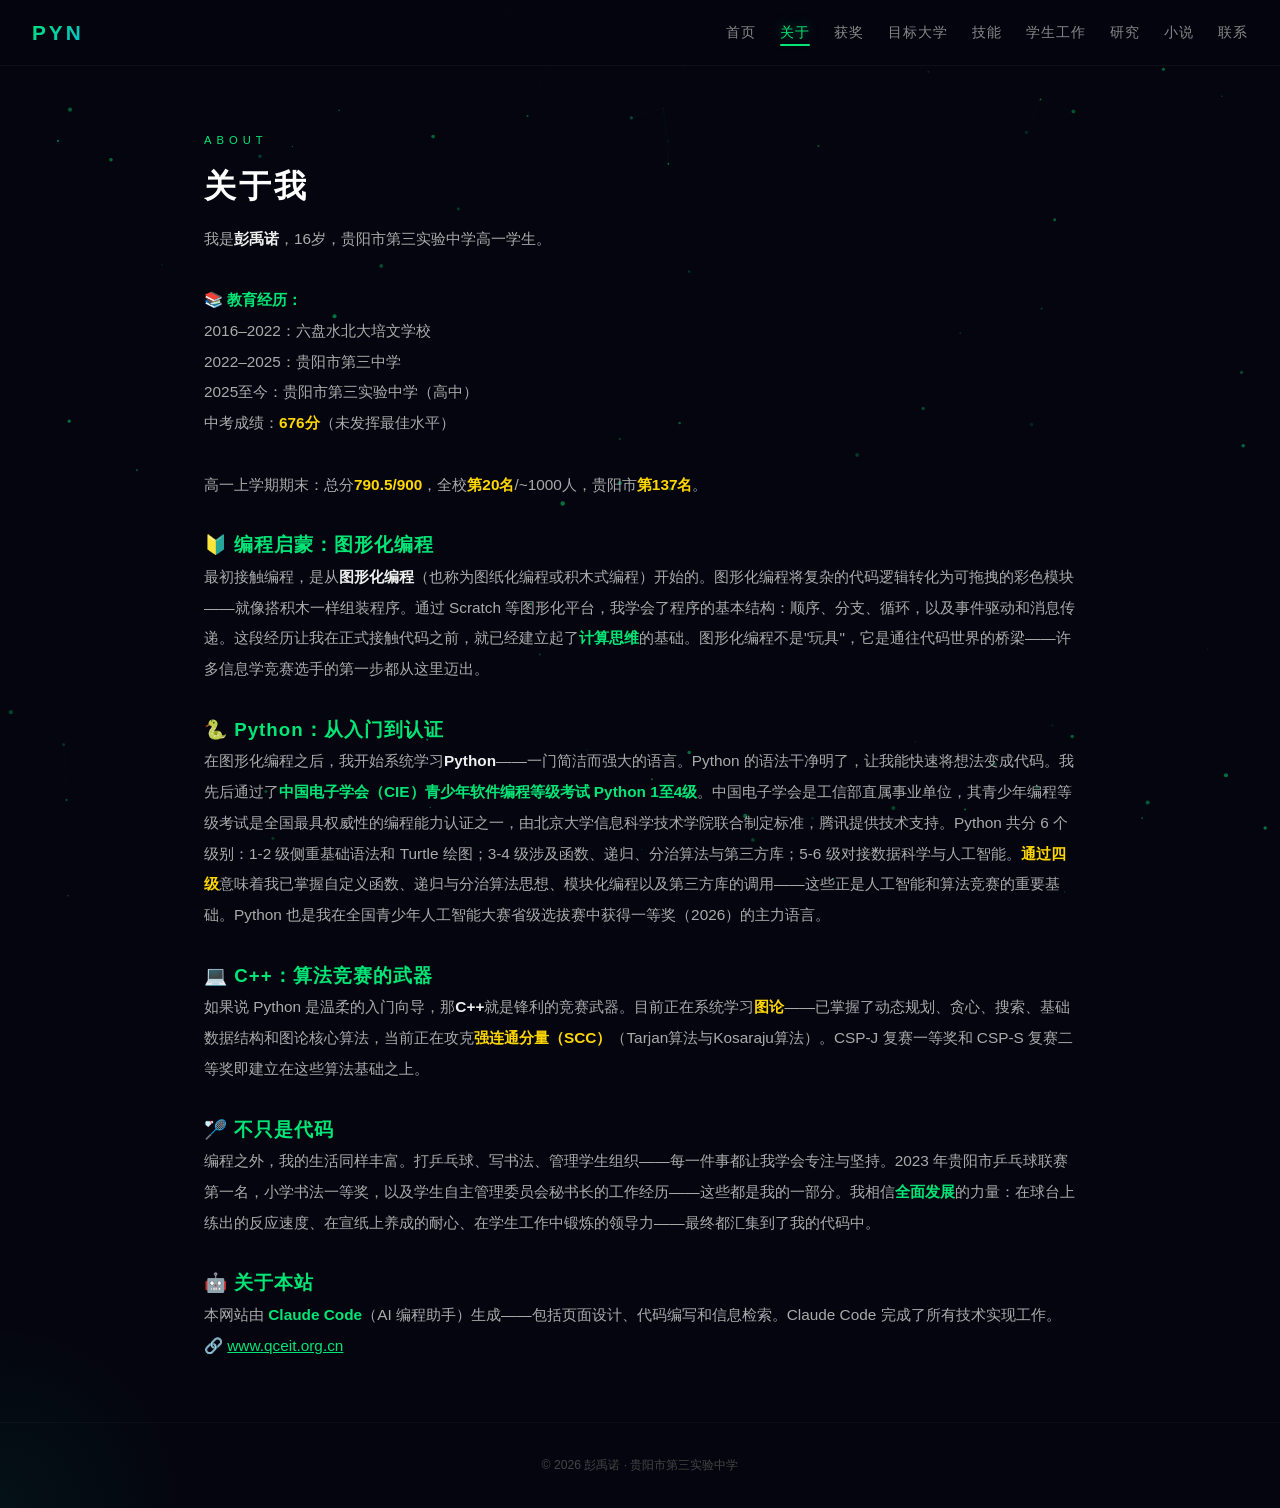
==== commit cfa6fe8a: "🫥 不提C++一级，改为图论SCC学习进度" ====
--- a/about.html
+++ b/about.html
@@ -32,7 +32,7 @@
 
     <h3 style="color:#00e676;margin-top:28px;letter-spacing:1px;">💻 C++：算法竞赛的武器</h3>
     <p class="sec-text">
-        如果说 Python 是温柔的入门向导，那<strong style="color:#eee;">C++</strong>就是锋利的竞赛武器。为了冲刺信息学奥林匹克竞赛，我开始学习 C++ 并考取了<strong style="color:#00e676;">中国电子学会青少年软件编程（C/C++）等级考试一级</strong>证书。虽然"随便考了个一级"——但 CIE 的 C/C++ 等级考试从一级到十级，一级本身涵盖了变量与赋值、基本输入输出（cin/cout）、算术表达式、逻辑运算、if/else 选择结构、for/while 循环结构、三目运算符等核心语法——能够独立编写完整的顺序、选择、循环结构程序。这不是"随便"，这是<strong style="color:#ffd700;">扎实的语法根基</strong>。正是这个基础支撑了我在 CSP-J/S 竞赛中取得一等奖。C++ 共十级，从一级的基础语法一路延伸到高级数据结构与算法（当前正在学<strong style="color:#ffd700;">图论</strong>，刚学到<strong style="color:#ffd700;">强连通分量（SCC）</strong>——Tarjan算法与Kosaraju算法），一级是坚实的第一步。
+        如果说 Python 是温柔的入门向导，那<strong style="color:#eee;">C++</strong>就是锋利的竞赛武器。目前正在系统学习<strong style="color:#ffd700;">图论</strong>——已掌握了动态规划、贪心、搜索、基础数据结构和图论核心算法，当前正在攻克<strong style="color:#ffd700;">强连通分量（SCC）</strong>（Tarjan算法与Kosaraju算法）。CSP-J 复赛一等奖和 CSP-S 复赛二等奖即建立在这些算法基础之上。
     </p>
 
     <h3 style="color:#00e676;margin-top:28px;letter-spacing:1px;">🏸 不只是代码</h3>
